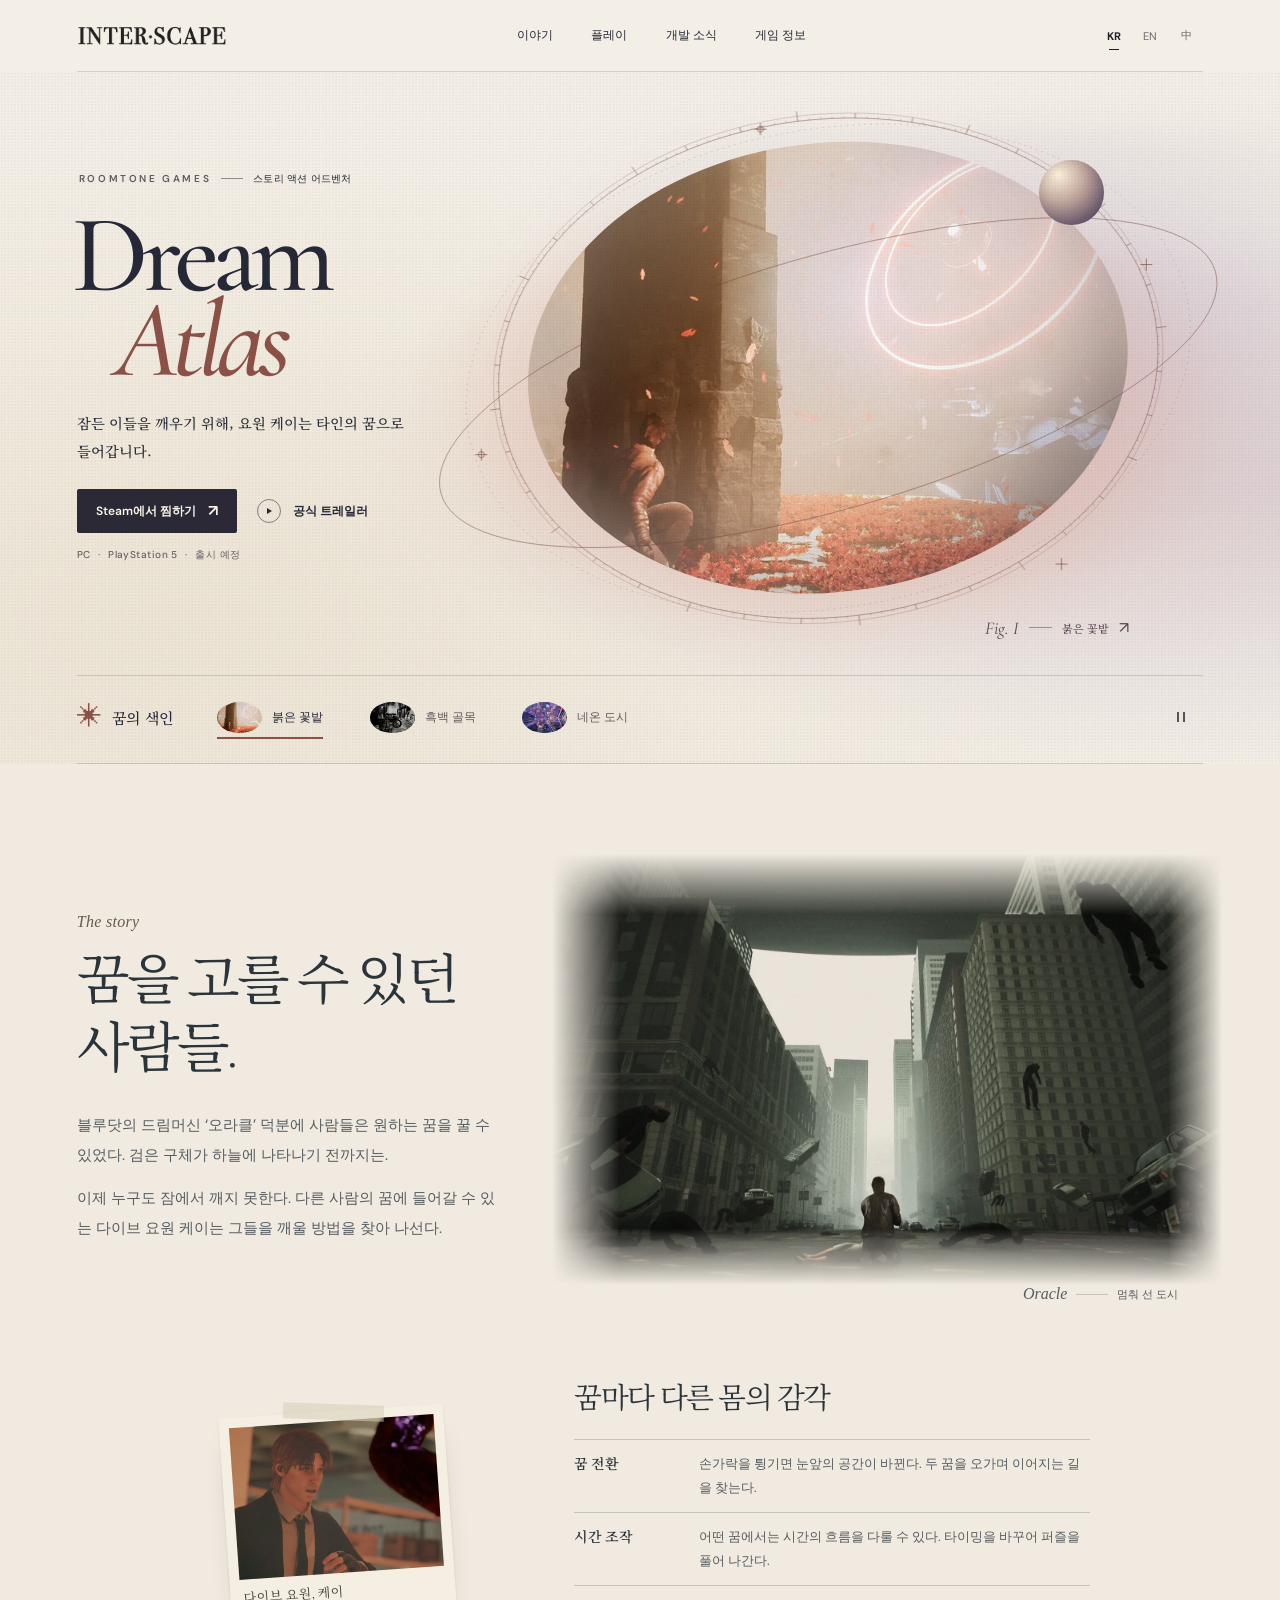
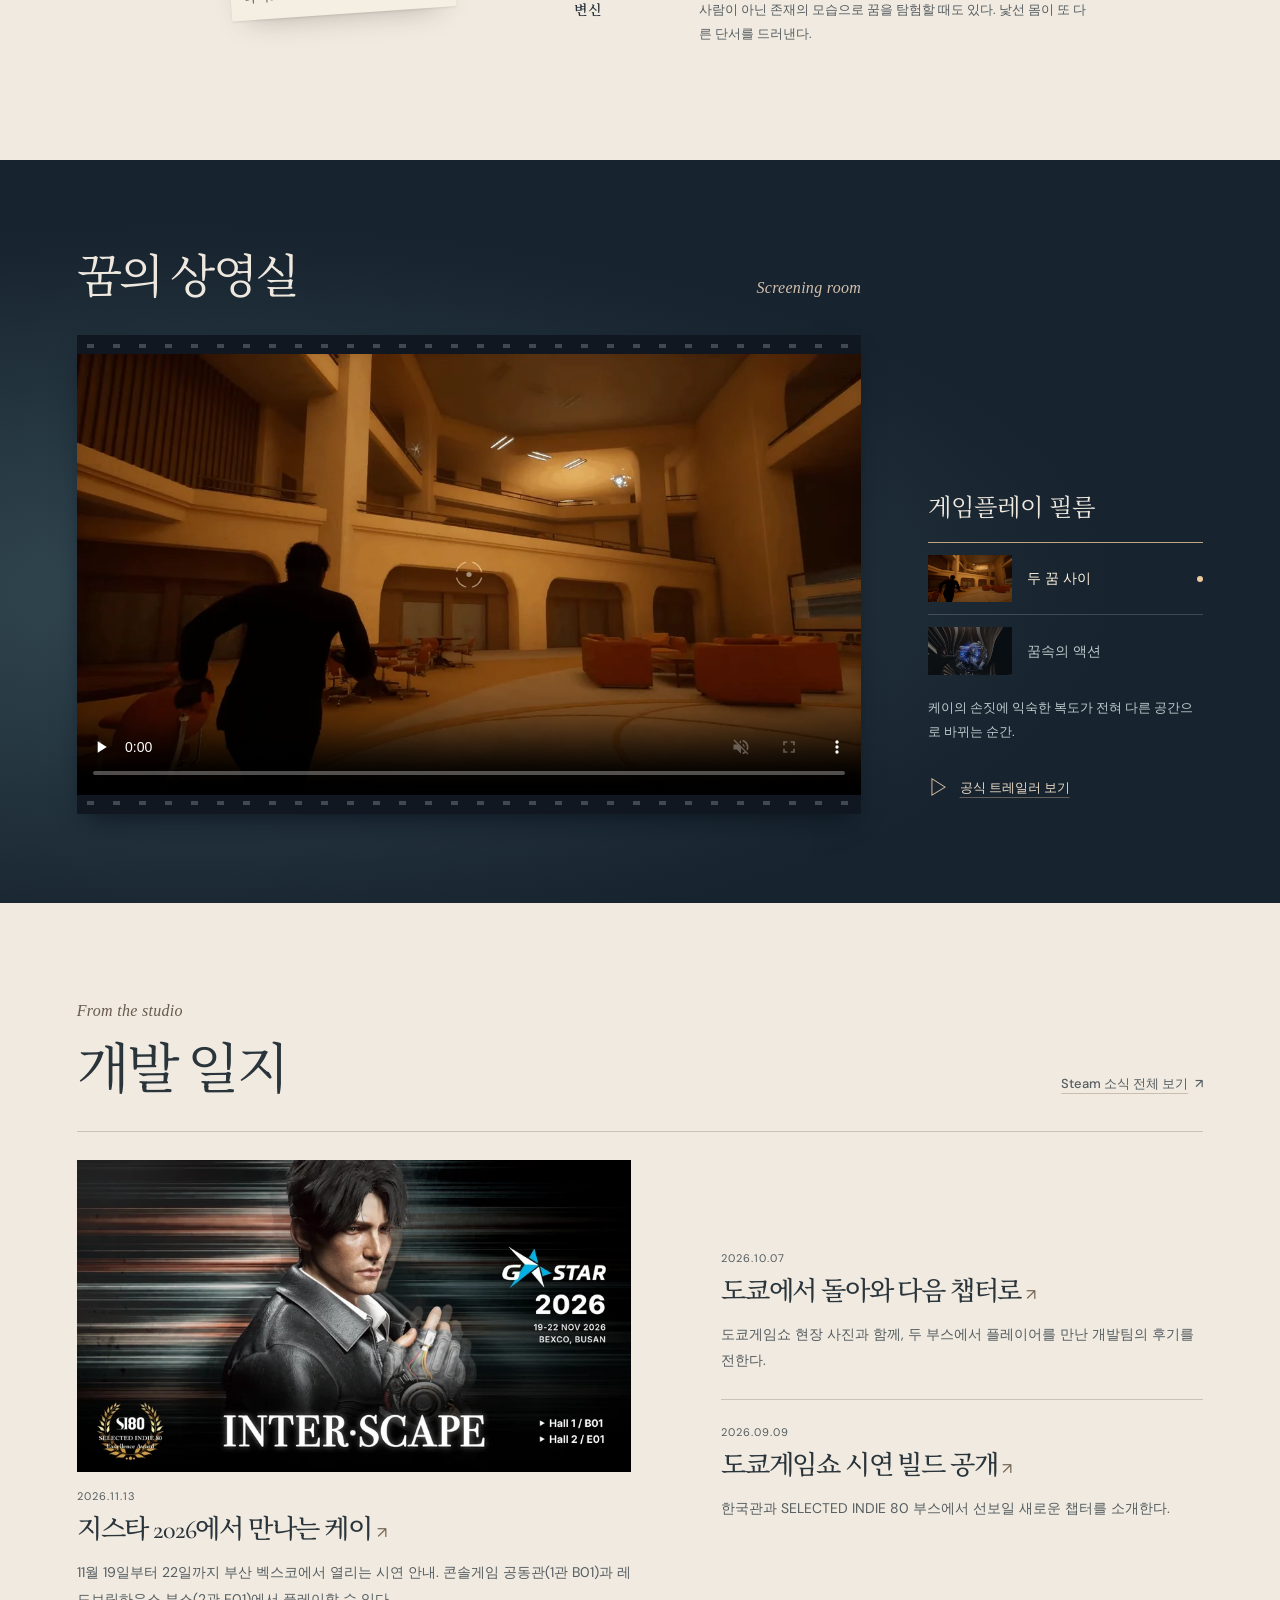
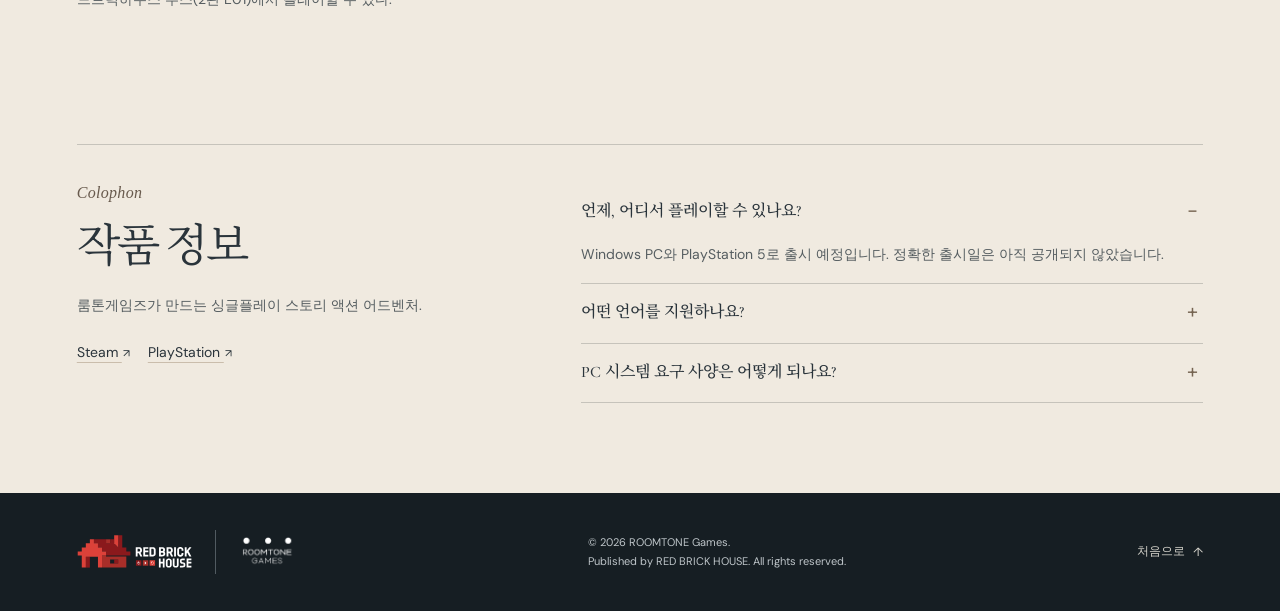
==== atlas/index.html @ 38ab2c13 "Add an interactive dream atlas edition for INTER•SCAPE" ====
<!doctype html>
<html lang="ko">
<head>
  <meta charset="utf-8">
  <meta name="viewport" content="width=device-width,initial-scale=1">
  <meta name="robots" content="noindex, nofollow">
  <meta name="theme-color" content="#f1e9df">
  <title>INTER•SCAPE — Dream Atlas</title>
  <meta name="description" content="요원 케이와 함께 꿈의 지도첩을 펼쳐 보세요. ROOMTONE Games의 스토리 액션 어드벤처 INTER•SCAPE.">
  <meta property="og:title" content="INTER•SCAPE — Dream Atlas">
  <meta property="og:description" content="요원 케이와 함께 꿈의 지도첩을 펼쳐 보세요.">
  <meta property="og:image" content="https://redbrickhouse.gg/interscape/atlas/art/flowers.webp">
  <meta property="og:url" content="https://redbrickhouse.gg/interscape/atlas/">
  <meta property="og:type" content="website">
  <link rel="icon" href="data:image/svg+xml,%3Csvg xmlns='http://www.w3.org/2000/svg' viewBox='0 0 64 64'%3E%3Ccircle cx='32' cy='32' r='28' fill='%23483848'/%3E%3Ccircle cx='38' cy='24' r='12' fill='%23f1e9df'/%3E%3C/svg%3E">
  <link rel="preload" as="image" href="art/flowers.webp">
  <link rel="preconnect" href="https://fonts.googleapis.com">
  <link rel="preconnect" href="https://fonts.gstatic.com" crossorigin>
  <link rel="stylesheet" href="https://fonts.googleapis.com/css2?family=Cormorant+Garamond:ital,wght@0,500;0,600;1,500&family=DM+Sans:wght@400;500;600;700&family=Noto+Serif+KR:wght@500;600&family=Noto+Serif+SC:wght@500&display=swap">
  <link rel="stylesheet" href="atlas.css">
  <link rel="stylesheet" href="chapters.css">
  <script src="chapters-copy.js" defer></script>
  <script src="atlas.js" defer></script>
  <script src="chapters.js" defer></script>
</head>
<body>
<a class="a-skip" href="#dream-atlas" data-copy="skip">본문으로</a>
<header class="atlas-header">
  <div class="atlas-wrap atlas-bar">
    <a href="#dream-atlas" class="atlas-brand"><img src="../img/logo.png" alt="INTER•SCAPE" width="1642" height="252"></a>
    <nav class="atlas-nav" aria-label="목차" data-copy-aria="nav">
      <a href="#story" data-copy="navStory">이야기</a><a href="#play" data-copy="navPlay">플레이</a><a href="#journal" data-copy="navJournal">개발 소식</a><a href="#information" data-copy="navInfo">게임 정보</a>
    </nav>
    <div class="atlas-languages" role="group" aria-label="언어" data-copy-aria="language"><button type="button" data-lang="ko" aria-pressed="true" aria-label="한국어">KR</button><button type="button" data-lang="en" aria-pressed="false" aria-label="English">EN</button><button type="button" data-lang="zh" aria-pressed="false" aria-label="简体中文">中</button></div>
  </div>
</header>
<main>
<section id="dream-atlas" class="frontispiece" data-world="flowers" aria-labelledby="atlas-title">
  <div class="atlas-wash" aria-hidden="true"></div>
  <div class="atlas-wrap chart-room">
    <div class="cover-copy">
      <p class="cover-credit">ROOMTONE GAMES <i aria-hidden="true"></i> <span data-copy="genre">스토리 액션 어드벤처</span></p>
      <h1 id="atlas-title"><span class="a-sr">INTER•SCAPE — </span><span>Dream</span> <em>Atlas</em></h1>
      <p class="atlas-lead" data-copy="lead">잠든 이들을 깨우기 위해, 요원 케이는 타인의 꿈으로 들어갑니다.</p>
      <div class="cover-actions">
        <a class="ink-button" href="https://store.steampowered.com/app/3093160/INTERSCAPE/" target="_blank" rel="noopener"><span data-copy="wish">Steam에서 찜하기</span><span aria-hidden="true">↗</span></a>
        <button type="button" class="film-link" data-trailer><span class="play-mark" aria-hidden="true"></span><span data-copy="film">공식 트레일러</span></button>
      </div>
      <p class="cover-platforms">PC <i>·</i> PlayStation 5 <i>·</i> <span data-copy="coming">출시 예정</span></p>
    </div>
    <figure class="orrery" aria-labelledby="plate-name">
      <div class="sphere-mist" aria-hidden="true"></div>
      <div class="planet-art">
        <img id="world-art" src="art/flowers.webp" alt="붉은 꽃밭과 돌기둥 사이로 빛의 고리가 떠 있다." width="1440" height="810" fetchpriority="high">
      </div>
      <canvas id="star-chart" aria-hidden="true"></canvas>
      <span class="satellite" aria-hidden="true"></span>
      <button class="open-plate" data-copy-aria="expandWorld" aria-label="꿈 풍경 크게 보기" type="button"></button>
      <figcaption><span id="plate-figure" aria-hidden="true">Fig. I</span><i></i><span id="plate-name" data-copy="flowers">붉은 꽃밭</span><span class="enlarge-symbol" aria-hidden="true">↗</span></figcaption>
    </figure>
  </div>
  <div class="atlas-wrap plate-index">
    <div class="index-heading"><span class="index-emblem" aria-hidden="true">✳</span><h2 data-copy="worlds">꿈의 색인</h2></div>
    <div class="plate-choices" role="group" aria-label="꿈 풍경 선택" data-copy-aria="choose">
      <button data-world-choice="flowers" aria-pressed="true" type="button"><img src="art/flowers.webp" alt=""><span data-copy="flowers">붉은 꽃밭</span></button>
      <button data-world-choice="noir" aria-pressed="false" type="button"><img src="art/noir.webp" alt=""><span data-copy="noir">흑백 골목</span></button>
      <button data-world-choice="neon" aria-pressed="false" type="button"><img src="art/neon.webp" alt=""><span data-copy="neon">네온 도시</span></button>
    </div>
    <button class="still-toggle" type="button" aria-pressed="false" data-copy-aria="motion" aria-label="배경 움직임 멈추기" hidden><span aria-hidden="true"></span></button>
  </div>
</section>
<section id="story" class="folio-story" aria-labelledby="folio-story-title">
  <div class="atlas-wrap">
    <div class="folio-story-spread">
      <div class="folio-story-text">
        <p class="folio-rubric" lang="en">The story</p>
        <h2 id="folio-story-title" class="folio-title"><span data-copy="storyLeadA">꿈을 고를 수 있던</span> <span data-copy="storyLeadB">사람들.</span></h2>
        <p data-copy="oracleFirst">블루닷의 드림머신 ‘오라클’ 덕분에 사람들은 원하는 꿈을 꿀 수 있었다. 검은 구체가 하늘에 나타나기 전까지는.</p>
        <p data-copy="oracleSecond">이제 누구도 잠에서 깨지 못한다. 다른 사람의 꿈에 들어갈 수 있는 다이브 요원 케이는 그들을 깨울 방법을 찾아 나선다.</p>
      </div>
      <figure class="folio-city">
        <img loading="lazy" decoding="async" width="1920" height="1080" src="../img/city.webp" alt="">
        <figcaption><span lang="en">Oracle</span><span class="folio-figure-rule" aria-hidden="true"></span><span data-copy="oracleCaption">멈춰 선 도시</span></figcaption>
      </figure>
    </div>
    <div class="folio-dossier">
      <figure class="folio-agent">
        <img loading="lazy" decoding="async" width="1920" height="1080" src="../img/v3-agent-k.webp" alt="">
        <figcaption data-copy="agentCaption">다이브 요원, 케이</figcaption>
      </figure>
      <div class="folio-powers">
        <h3 data-copy="powersTitle">꿈마다 다른 몸의 감각</h3>
        <dl>
          <div><dt data-copy="shiftName">꿈 전환</dt><dd data-copy="shiftBody">손가락을 튕기면 눈앞의 공간이 바뀐다. 두 꿈을 오가며 이어지는 길을 찾는다.</dd></div>
          <div><dt data-copy="timeName">시간 조작</dt><dd data-copy="timeBody">어떤 꿈에서는 시간의 흐름을 다룰 수 있다. 타이밍을 바꾸어 퍼즐을 풀어 나간다.</dd></div>
          <div><dt data-copy="shapeName">변신</dt><dd data-copy="shapeBody">사람이 아닌 존재의 모습으로 꿈을 탐험할 때도 있다. 낯선 몸이 또 다른 단서를 드러낸다.</dd></div>
        </dl>
      </div>
    </div>
  </div>
</section>
<section id="play" class="folio-cinema" aria-labelledby="folio-play-title">
  <div class="atlas-wrap folio-booth">
    <div class="folio-projection">
      <div class="folio-cinema-heading">
        <p lang="en" class="folio-rubric">Screening room</p>
        <h2 id="folio-play-title" class="folio-title" data-copy="cinemaHead">꿈의 상영실</h2>
      </div>
      <div class="folio-reel">
        <video id="folio-film" controls muted playsinline preload="none" poster="../img/dream-switch-poster.webp" width="1280" height="720" aria-labelledby="folio-film-name-0">
          <source src="../media/dream-switch.mp4" type="video/mp4">
        </video>
      </div>
    </div>
    <div class="folio-film-menu">
      <h3 data-copy="cinemaChoose">게임플레이 필름</h3>
      <div class="folio-film-options">
        <button class="folio-film-option" type="button" data-film="0" aria-pressed="true" aria-controls="folio-film">
          <img loading="lazy" decoding="async" src="../img/dream-switch-poster.webp" alt="" width="192" height="108">
          <span id="folio-film-name-0" data-copy="filmShift">두 꿈 사이</span>
        </button>
        <button class="folio-film-option" type="button" data-film="1" aria-pressed="false" aria-controls="folio-film">
          <img loading="lazy" decoding="async" src="../img/v3-action-poster.webp" alt="" width="192" height="108">
          <span id="folio-film-name-1" data-copy="filmAction">꿈속의 액션</span>
        </button>
      </div>
      <p class="folio-film-note" data-film-caption="0" data-copy="filmShiftDesc">케이의 손짓에 익숙한 복도가 전혀 다른 공간으로 바뀌는 순간.</p>
      <p class="folio-film-note" data-film-caption="1" data-copy="filmActionDesc" hidden>빠르게 뒤틀리는 공간을 가로지르는 케이의 액션 장면.</p>
      <button type="button" class="folio-trailer-link" data-trailer><span class="folio-projector-icon" aria-hidden="true">▷</span><span data-copy="cinemaTrailer">공식 트레일러 보기</span></button>
    </div>
  </div>
</section>
<section id="journal" class="folio-journal" aria-labelledby="folio-journal-title">
  <div class="atlas-wrap">
    <div class="folio-journal-heading">
      <div><p class="folio-rubric" lang="en">From the studio</p><h2 id="folio-journal-title" class="folio-title" data-copy="journalHead">개발 일지</h2></div>
      <a class="folio-external" href="https://store.steampowered.com/news/app/3093160/" target="_blank" rel="noopener"><span data-copy="allNews">Steam 소식 전체 보기</span><span aria-hidden="true">↗</span></a>
    </div>
    <div class="folio-dispatch">
      <article class="folio-feature-post">
        <a href="https://steamcommunity.com/games/3093160/announcements/detail/690899935132910203" target="_blank" rel="noopener">
          <img src="gstar-2026.webp" width="800" height="450" loading="lazy" decoding="async" alt="">
          <div><time datetime="2026-11-13">2026.11.13</time>
          <h3><span data-copy="post1Head">지스타 2026에서 만나는 케이</span> <span class="folio-outbound" aria-hidden="true">↗</span></h3>
          <p data-copy="post1Body">11월 19일부터 22일까지 부산 벡스코에서 열리는 시연 안내. 콘솔게임 공동관(1관 B01)과 레드브릭하우스 부스(2관 E01)에서 플레이할 수 있다.</p></div>
        </a>
      </article>
      <div class="folio-other-posts">
        <article><a href="https://store.steampowered.com/news/app/3093160/view/678511862081388592" target="_blank" rel="noopener">
          <time datetime="2026-10-07">2026.10.07</time>
          <h3><span data-copy="post2Head">도쿄에서 돌아와 다음 챕터로</span> <span class="folio-outbound" aria-hidden="true">↗</span></h3>
          <p data-copy="post2Body">도쿄게임쇼 현장 사진과 함께, 두 부스에서 플레이어를 만난 개발팀의 후기를 전한다.</p>
        </a></article>
        <article><a href="https://store.steampowered.com/news/app/3093160/view/705530923042471953" target="_blank" rel="noopener">
          <time datetime="2026-09-09">2026.09.09</time>
          <h3><span data-copy="post3Head">도쿄게임쇼 시연 빌드 공개</span> <span class="folio-outbound" aria-hidden="true">↗</span></h3>
          <p data-copy="post3Body">한국관과 SELECTED INDIE 80 부스에서 선보일 새로운 챕터를 소개한다.</p>
        </a></article>
      </div>
    </div>
  </div>
</section>
<section id="information" class="folio-colophon" aria-labelledby="folio-info-title">
  <div class="atlas-wrap folio-colophon-layout">
    <div class="folio-imprint"><p class="folio-rubric" lang="en">Colophon</p><h2 id="folio-info-title" class="folio-title" data-copy="infoHead">작품 정보</h2>
      <p data-copy="infoBlurb">룸톤게임즈가 만드는 싱글플레이 스토리 액션 어드벤처.</p>
      <div class="folio-stores"><a href="https://store.steampowered.com/app/3093160/INTERSCAPE/" target="_blank" rel="noopener">Steam <span aria-hidden="true">↗</span></a><a href="https://store.playstation.com/en-us/concept/10015911" target="_blank" rel="noopener">PlayStation <span aria-hidden="true">↗</span></a></div>
    </div>
    <div class="folio-faq">
      <details open><summary data-copy="releaseQ">언제, 어디서 플레이할 수 있나요?</summary><p data-copy="releaseA">Windows PC와 PlayStation 5로 출시 예정입니다. 정확한 출시일은 아직 공개되지 않았습니다.</p></details>
      <details><summary data-copy="languageQ">어떤 언어를 지원하나요?</summary><p data-copy="languageA">Steam 버전은 한국어를 포함한 30개 언어의 인터페이스와 자막을 지원하며, 음성은 영어입니다.</p></details>
      <details><summary data-copy="requirementsQ">PC 시스템 요구 사양은 어떻게 되나요?</summary><p data-copy="requirementsA">Steam 상점 아래쪽의 ‘시스템 요구 사항’에서 최소 및 권장 사양을 확인할 수 있습니다.</p><a class="folio-external" href="https://store.steampowered.com/app/3093160/INTERSCAPE/#sysreq_anchor" target="_blank" rel="noopener"><span data-copy="requirementsLink">Steam에서 PC 사양 확인</span><span aria-hidden="true">↗</span></a></details>
    </div>
  </div>
</section>
</main>
<footer class="folio-footer">
  <div class="atlas-wrap folio-footer-inner">
    <div class="folio-partners"><a href="https://redbrickhouse.gg/" target="_blank" rel="noopener"><img src="../img/rbh-logo.svg" width="228" height="66" loading="lazy" alt="RED BRICK HOUSE"></a><a href="https://www.roomtonegames.com/" target="_blank" rel="noopener"><img src="../img/roomtone-logo.png" width="527" height="185" loading="lazy" alt="ROOMTONE Games"></a></div>
    <p>© 2026 ROOMTONE Games.<br>Published by RED BRICK HOUSE. All rights reserved.</p>
    <a class="folio-top" href="#dream-atlas"><span data-copy="topLink">처음으로</span><span aria-hidden="true">↑</span></a>
  </div>
</footer>
<dialog class="picture-viewer" aria-labelledby="view-name">
  <header><span id="view-name">붉은 꽃밭</span><button type="button" data-close-view data-copy-aria="close" aria-label="닫기">×</button></header>
  <img class="unfolded-image" width="1440" height="810" alt="">
  <div class="view-controls">
    <button type="button" data-step="-1" data-copy-aria="previous" aria-label="이전 풍경">←</button>
    <span class="view-count"></span>
    <button type="button" data-step="1" data-copy-aria="next" aria-label="다음 풍경">→</button>
  </div>
</dialog>
<dialog class="atlas-dialog" aria-labelledby="film-title">
  <header><h2 id="film-title" data-copy="film">공식 트레일러</h2><button type="button" data-close-film aria-label="닫기" data-copy-aria="close">×</button></header>
  <div class="film-screen"></div>
  <a href="https://www.youtube.com/watch?v=OuanYzbB6oQ" target="_blank" rel="noopener" data-copy="youtube">YouTube에서 보기 ↗</a>
</dialog>
</body>
</html>
---- atlas/atlas.css ----
:root {
  --ink: #252837;
  --paper: #f0eae0;
  --sans: "DM Sans", "Noto Sans CJK KR", "Apple SD Gothic Neo", "Malgun Gothic", sans-serif;
  --serif: "Cormorant Garamond", "Noto Serif KR", "Noto Serif SC", Georgia, serif;
  --book: "Noto Serif KR", "Noto Serif SC", Georgia, serif;
  color-scheme: light;
  font-family: var(--sans);
  color: var(--ink);
  background: var(--paper);
  -webkit-font-smoothing: antialiased;
}
* { box-sizing: border-box; }
body { margin: 0; }
img, video { max-width: 100%; }
button, select { font: inherit; color: inherit; }
button, a { -webkit-tap-highlight-color: transparent; }
button { cursor: pointer; }
a { color: inherit; }
:focus-visible { outline: 2px solid #936443; outline-offset: 5px; }
[hidden] { display: none !important; }
.atlas-wrap { width: min(1232px, calc(100% - clamp(40px, 12vw, 176px))); margin-inline: auto; }
.a-sr { position: absolute; width: 1px; height: 1px; clip-path: inset(50%); overflow: hidden; white-space: nowrap; }
.a-skip { position: fixed; top: -5rem; left: 12px; z-index: 50; padding: 10px 18px; background: var(--ink); color: white; }
.a-skip:focus { top: 5px; }
.atlas-header { background: #f3eee6; position: relative; z-index: 3; }
.atlas-bar { display: flex; align-items: center; justify-content: space-between; gap: 18px; height: 72px; border-bottom: 1px solid #4f4c542e; }
.atlas-brand { display: inline-flex; width: 149px; padding-block: 8px; }
.atlas-brand img { filter: brightness(0) saturate(1); opacity: .86; width: 100%; height: auto; }
.atlas-nav, .atlas-languages { display: flex; align-items: center; }
.atlas-nav { gap: clamp(15px, 3vw, 44px); }
.atlas-nav a { text-decoration: none; font-size: 12px; padding-block: 12px; }
.atlas-nav a:hover { text-decoration: underline; text-underline-offset: 5px; }
.atlas-languages { gap: 2px; }
.atlas-languages button { background: none; border: 0; min-width: 34px; min-height: 40px; font-size: 11px; color: #6d676b; position: relative; }
.atlas-languages button[aria-pressed=true] { color: #211e29; font-weight: 700; }
.atlas-languages button[aria-pressed=true]::after { content: ""; position: absolute; bottom: 6px; left: 35%; right: 35%; height: 1px; background: currentColor; }
.frontispiece {
  --tint: #dda293;
  --glow: #c7bbce;
  --line: #8c5147;
  --wash-a: #e6d2c8;
  --wash-b: #ece4d4;
  position: relative; isolation: isolate; overflow: clip;
  background: #f3eee6; color: var(--ink);
}
.frontispiece[data-world=noir] { --tint: #9aa4ad; --glow: #aac3c5; --line: #4d676c; --wash-a: #ccd1cc; --wash-b: #e3e3d8; }
.frontispiece[data-world=neon] { --tint: #b088ae; --glow: #b8a6d5; --line: #735478; --wash-a: #dccbdc; --wash-b: #d6d7e6; }
.atlas-wash {
  position: absolute; z-index: -2; inset: 0; pointer-events: none;
  background: radial-gradient(ellipse at 72% 54%, var(--wash-a), transparent 45%),
    radial-gradient(ellipse at 96% 61%, var(--glow) -40%, transparent 46%),
    radial-gradient(ellipse at 15% 80%, var(--wash-b), transparent 60%);
}
.frontispiece::after {
  content: ""; pointer-events: none; position: absolute; inset: 0; z-index: 3;
  background-image: radial-gradient(ellipse at center, #59484140 .46px, transparent .86px), repeating-linear-gradient(114deg, transparent 0 4px, #7463570a 4.2px 4.6px, transparent 4.8px 9px);
  background-size: 3.35px 3.13px, 15px 19px; opacity: .33; mix-blend-mode: multiply;
}
.chart-room { position: relative; display: grid; grid-template-columns: 34% 66%; align-items: center; min-height: clamp(490px, 67svh, 660px); }
.cover-copy { padding: 32px 0 45px; position: relative; z-index: 2; }
.cover-credit { display:flex; align-items:center; gap:10px; margin: 0 0 clamp(16px, 3vh, 31px) 2px; font: 600 10px/1.6 var(--sans); letter-spacing: .26em; color: #65595f; }
.cover-credit span { font-family:var(--sans); font-weight:500; font-size:10px; letter-spacing:.02em; color:var(--ink); }
.cover-credit i { width:22px; height:1px; background:currentColor; opacity:.65; }
#atlas-title { margin: 0 0 22px -5px; font: 500 clamp(83px, 8.6vw, 138px)/.75 var(--serif); letter-spacing: -.065em; }
#atlas-title > span:not(.a-sr), #atlas-title em { display: block; }
#atlas-title em { margin: .025em 0 0 .38em; font-weight: 500; color: var(--line); }
.atlas-lead { max-width: 23em; margin: 29px 0 23px; font: 500 clamp(14px,1.12vw,17px)/1.95 var(--book); word-break: keep-all; overflow-wrap: break-word; }
.cover-platforms { margin:14px 0 0; color:#69616a; font:500 10px/1.6 var(--sans); letter-spacing:.045em; }
.cover-platforms i { margin-inline:4px; font-style:normal; }
.cover-actions { display: flex; align-items: center; gap: 20px; flex-wrap: wrap; }
.ink-button, .film-link { display: inline-flex; align-items: center; gap: 12px; min-height: 44px; justify-content: center; font: 600 12px/1.4 var(--sans); text-decoration: none; }
.ink-button { color: #fff8ed; background: #2b2936; padding: 10px 19px; border-radius: 2px; }
.ink-button:hover { background: var(--line); }
.ink-button span:last-child { font-size: 16px; }
.film-link { background: none; border: 0; padding: 6px 0; }
.film-link:hover { text-decoration: underline; text-underline-offset: 5px; }
.play-mark { display: grid; place-items: center; width: 24px; height: 24px; border: 1px solid #514a59aa; border-radius: 50%; }
.play-mark::after { content: ""; width: 0; height: 0; border-block: 3.5px solid transparent; border-left: 5px solid currentColor; margin-left: 2px; }
.orrery {
  position: relative; isolation: isolate; margin: 0 -6% 0 -8%;
  height: clamp(445px, 64svh, 625px);
}
.sphere-mist {
  position: absolute; inset: 7% -6% 5% -4%;
  background: radial-gradient(ellipse at 50% 55%, var(--tint) 5%, transparent 62%),
    radial-gradient(ellipse at 68% 38%, var(--glow) -14%, transparent 58%);
  filter: blur(17px); opacity: .8;
}
.planet-art {
  position: absolute; inset: 10% 14% 12% 15%; isolation: isolate;
  clip-path: ellipse(50% 50% at 50% 50%); transform: rotate(-7deg);
  background: var(--tint);
}
.planet-art img { width: 100%; height: 100%; display: block; object-fit: cover; object-position: 55% 55%; transform: rotate(7deg) scale(1.16); }
.frontispiece[data-world=noir] .planet-art img { object-position: 48% 63%; }
.frontispiece[data-world=neon] .planet-art img { object-position: 51% 62%; }
.planet-art::after {
  content: ""; position: absolute; inset: -1px; pointer-events: none;
  background: radial-gradient(ellipse at 42% 32%, transparent 35%, #50384d20 58%, #48394678 82%, #e8d9cbaf 98%),
    linear-gradient(148deg, #fff5dd6b 0,transparent 34%,transparent 70%,#65607442 100%);
  box-shadow: inset 0 0 30px #e6c9a851;
}
#star-chart { position:absolute; inset:0; width:100%; height:100%; pointer-events:none; }
.satellite {
  position:absolute; top:13%; right:17%; width:7.6%; aspect-ratio:1; border-radius:50%;
  background: radial-gradient(circle at 30% 23%,#fbf1dc,#c6aca1 37%,#786475 74%,#494253);
  box-shadow: inset -4px -3px 13px #39384633;
  animation: satellite-drift 9s ease-in-out infinite alternate paused;
}
@keyframes satellite-drift { to { transform: translate(-4px,6px); } }
.motion-live .satellite { animation-play-state: running; }

.orrery figcaption { pointer-events:none; position:absolute; bottom:4%; right:14%; display:flex; align-items:center; gap:10px; color:#574653; }
.orrery figcaption > span:first-child { font:italic 18px/1 var(--serif); }
.orrery #plate-name { font:500 11px var(--book); }
.orrery figcaption i { width:23px; height:1px; background:currentColor; opacity:.5; }
.plate-index { display:flex; align-items:center; gap:clamp(15px,3vw,48px); padding:19px 0 24px; border-block:1px solid #443a4935; }
.index-heading { display:flex; align-items:center; gap:10px; flex-shrink:0; }
.index-heading h2 { margin:0; font:500 15px var(--book); }
.index-emblem { font:25px Georgia,serif; color:var(--line); }
.plate-choices { display:flex; justify-content:flex-start; gap:clamp(9px,2.7vw,50px); flex:1; }
.plate-choices button { position:relative; border:0; color:#645c60; background:none; padding:5px 6px; display:flex; align-items:center; gap:10px; min-height:44px; font:500 12px/1.4 var(--sans); }
.plate-choices button::after { content:""; height:2px; position:absolute; left:6px; right:6px; bottom:0; background:var(--line); transform:scaleX(0); transition:transform .25s; }
.plate-choices button[aria-pressed=true] { color:var(--ink); }
.plate-choices button:is(:hover,[aria-pressed=true])::after { transform:scaleX(1); }
.plate-choices button img { width:45px; height:31px; object-fit:cover; border-radius:49%; }
.still-toggle { width:44px; height:44px; display:grid; place-items:center; border:0; border-radius:50%; color:#5a515c; background:transparent; }
.still-toggle span { width:8px; height:10px; border-inline:2px solid currentColor; }
.still-toggle[aria-pressed=true] span { width:0; border:0; height:0; border-block:5px solid transparent; border-left:7px solid currentColor; }
.atlas-dialog { border:0; padding:0; background:#202330; color:#f6f0e7; width:min(880px,94vw); }
.atlas-dialog::backdrop { background:#151320dd; }
.atlas-dialog header { padding:7px 16px; display:flex; justify-content:space-between; align-items:center; }
.atlas-dialog h2 { font:500 16px var(--book); margin:0; }
.atlas-dialog button { border:0; background:none; font-size:28px; width:44px; height:44px; }
.film-screen { background:#111; aspect-ratio:16/9; }
.film-screen iframe { width:100%; height:100%; border:0; display:block; }
.atlas-dialog>a { display:inline-block; font-size:12px; padding:12px 16px; }
@media (max-width:900px) {
  .atlas-wrap { width:calc(100% - 56px); }
  .chart-room { grid-template-columns:36% 64%; }
  .orrery { margin-right:-5%; margin-left:-6%; height:410px; }
  .cover-actions { gap:8px 16px; }
  .atlas-lead { font-size:14px; }
  .plate-index { gap:20px; }
  .plate-choices { gap:12px; }
}
@media (max-width:680px) {
  .atlas-wrap { width:calc(100% - 40px); }
  .atlas-bar { height:auto; min-height:84px; padding:8px 0 0; flex-wrap:wrap; gap:0; }
  .atlas-brand { width:124px; }
  .atlas-nav { width:100%; order:3; justify-content:space-between; gap:8px; }
  .atlas-nav a { font-size:11px; padding:8px 2px; }
  .atlas-languages button { min-width:32px; min-height:34px; }
  .chart-room { grid-template-columns:1fr; min-height:auto; }
  .cover-copy { display:contents; }
  .cover-credit { display:flex; align-items:center; gap:10px; margin:21px 0 7px; text-align:center; font-size:8px; }
  #atlas-title { margin:0; text-align:center; font-size:clamp(57px,15vw,88px); line-height:.96; }
  #atlas-title > span:not(.a-sr),#atlas-title em { display:inline; }
  #atlas-title em { margin-left:.17em; }
  .orrery { grid-row:3; width:calc(100% + 32px); margin:1px -16px 0; height:auto; aspect-ratio:1.42; max-height:386px; }
  .planet-art { inset:13% 13% 10% 14%; }
  .orrery figcaption { bottom:0; right:6%; gap:6px; }
  .orrery #plate-name { font-size:9px; }
  .orrery figcaption > span:first-child { font-size:15px; }

  .atlas-lead { margin:20px auto 12px; max-width:27em; text-align:center; font-size:13px; line-height:1.85; }
  .cover-actions { justify-content:center; gap:17px; margin:0; }
  .cover-platforms { text-align:center; font-size:9px; margin:10px 0 16px; }
  .ink-button,.film-link { min-height:43px; font-size:11px; }
  .plate-index { display:grid; grid-template-columns:1fr auto; gap:0; padding:3px 0 10px; }
  .index-heading { gap:6px; }
  .index-heading h2 { font-size:12px; }
  .index-emblem { font-size:18px; }
  .still-toggle { grid-row:1; grid-column:2; height:37px; }
  .plate-choices { grid-column:1/-1; grid-row:2; justify-content:space-between; gap:3px; }
  .plate-choices button { gap:6px; padding:4px 2px; font-size:10px; text-align:left; min-width:0; }
  .plate-choices button img { width:32px; height:22px; }
  .plate-choices button::after { left:0; right:0; }
}
@media (prefers-reduced-motion:reduce) {
  *,*::before,*::after { scroll-behavior:auto!important; }
  .still-toggle { display:none; }
  .satellite,.plate-choices button::after { animation:none; transition:none; }
}


/* A turned plate opens the entire original scene. */
.open-plate {
  position:absolute; inset:7% 9% 0 12%; z-index:1;
  border:0; background:transparent; cursor:zoom-in; border-radius:48%;
}
.orrery figcaption { z-index:2; }
.enlarge-symbol { font:16px var(--sans); }
.cover-credit span { white-space:nowrap; }
.planet-art { mask-image: radial-gradient(ellipse 96% 107% at 73% 30%, #000 56%, #000e 74%, #0008 89%, transparent 100%); }
.planet-art::before {
  content:""; position:absolute; z-index:1; pointer-events:none; inset:-14%;
  background: radial-gradient(ellipse 46% 23% at 38% 74%, #f5dec652, transparent 90%), radial-gradient(ellipse 35% 30% at 76% 38%,#ffedee46,transparent 93%);
  animation: passing-light 14s ease-in-out infinite alternate paused;
}
@keyframes passing-light { from { opacity:.24; transform:translateX(-6%); } to { opacity:.9; transform:translateX(7%); } }
.motion-live .planet-art::before { animation-play-state:running; }
.picture-viewer {
  width:min(1120px,96vw); max-width:none; max-height:95svh;
  margin:auto; padding:0; border:0; background:#242433; color:#f7f0e5;
}
.picture-viewer::backdrop { background:#171622eb; }
.picture-viewer header,.view-controls { display:flex; align-items:center; justify-content:space-between; padding-inline:16px; }
.picture-viewer header { font:500 15px var(--book); }
.picture-viewer button { min-height:44px; min-width:44px; padding:3px; border:0; background:none; color:inherit; font-size:21px; }
.picture-viewer .unfolded-image { width:100%; height:auto; max-height:calc(95svh - 94px); object-fit:contain; background:#1b1b25; display:block; }
.view-controls { justify-content:center; gap:16px; }
.view-count { font:italic 16px var(--serif); }
@media(prefers-reduced-motion:reduce) { .planet-art::before { animation:none; opacity:.45; } }
---- atlas/chapters.css ----
/* The atlas opens into a folio, a screening room and the studio's journal. */
.folio-story, .folio-cinema, .folio-journal, .folio-colophon, .folio-footer {
  --folio-ink: #2a343b;
  --folio-soft: #555d60;
  --folio-rule: rgba(59, 68, 68, .23);
  --folio-paper: var(--paper, #f1eadd);
  color: var(--folio-ink);
  position: relative;
  font-family: var(--sans, sans-serif);
  scroll-margin-top: 78px;
}
.folio-title {
  margin: 0;
  font-family: var(--serif, Georgia, serif);
  font-weight: 400;
  line-height: 1.24;
  font-size: clamp(37px, 4.25vw, 64px);
  letter-spacing: -.055em;
  text-wrap: balance;
}
.folio-rubric {
  font: italic 400 16px/1.3 Georgia, 'Times New Roman', serif;
  margin: 0 0 16px;
  color: #685a4d;
  letter-spacing: .018em;
}
.folio-story {
  background: var(--folio-paper);
  padding: clamp(65px, 7vw, 108px) 0 clamp(86px, 8vw, 124px);
}
.folio-story-spread {
  display: grid;
  grid-template-columns: 5fr 7fr;
  align-items: center;
  gap: clamp(28px, 5vw, 80px);
}
.folio-story-text { position: relative; z-index: 1; }
.folio-story-text .folio-title { margin-block: 0 .5em; }
.folio-story-text .folio-title > span { display: block; }
.folio-story-text > p:not(.folio-rubric), .folio-imprint > p:not(.folio-rubric) {
  font-size: clamp(14px, 1.19vw, 17px);
  line-height: 1.96;
  max-width: 43ch;
  margin: 0;
  color: var(--folio-soft);
}
.folio-story-text > p + p { margin-top: .85em !important; }
.folio-city {
  margin: 0;
  position: relative;
  min-width: 0;
}
.folio-city img {
  width: 108%;
  max-width: none;
  height: auto;
  margin-left: -5%;
  aspect-ratio: 1.55;
  object-fit: cover;
  object-position: 53% center;
  filter: saturate(.66) contrast(.96);
  mix-blend-mode: multiply;
  mask-image: linear-gradient(90deg, transparent, #000 10%, #000 92%, transparent),
    linear-gradient(0deg, transparent, #000 13%, #000 86%, transparent);
  mask-composite: intersect;
}
.folio-city figcaption {
  font-size: 11px;
  color: var(--folio-soft);
  display: flex;
  align-items: center;
  justify-content: flex-end;
  gap: 9px;
  margin-top: -4px;
  padding-right: 4%;
}
.folio-city figcaption > span:first-child { font: italic 16px/1 Georgia, serif; }
.folio-figure-rule { height: 1px; width: 32px; background: var(--folio-rule); }
.folio-dossier {
  width: min(900px, 100%);
  margin: clamp(46px, 6vw, 84px) auto 0;
  display: grid;
  grid-template-columns: minmax(140px, 4fr) minmax(0, 7fr);
  align-items: center;
  gap: clamp(35px, 7vw, 100px);
}
.folio-agent {
  position: relative;
  width: min(100%, 225px);
  justify-self: center;
  padding: 10px 10px 0;
  background: #f5efe3;
  transform: rotate(-4deg);
  margin: 2px 0 14px;
  box-shadow: 0 1px 2px #483e341e, 0 14px 32px -19px #31282966;
}
.folio-agent::before {
  content: '';
  position: absolute;
  top: -7px;
  left: 29%;
  width: 45%;
  height: 16px;
  background: #d8cfb789;
  transform: rotate(6deg);
  z-index: 1;
}
.folio-agent img {
  display: block;
  width: 100%;
  height: auto;
  aspect-ratio: 1.35;
  object-fit: cover;
  object-position: 53% 48%;
  filter: sepia(.12);
}
.folio-agent figcaption {
  font: 400 13px/1.5 var(--serif, Georgia, serif);
  color: #403e38;
  padding: 10px 3px 12px;
}
.folio-powers h3 {
  margin: 0 0 19px;
  font: 400 clamp(23px, 2.25vw, 33px)/1.4 var(--serif, Georgia, serif);
  letter-spacing: -.05em;
}
.folio-powers dl { margin: 0; }
.folio-powers dl > div {
  display: grid;
  grid-template-columns: minmax(min-content, .8fr) minmax(0, 3fr);
  gap: 20px;
  border-top: 1px solid var(--folio-rule);
  padding: 12px 0;
}
.folio-powers dt {
  padding-top: 1px;
  font: 600 14px/1.65 var(--serif, Georgia, serif);
  color: var(--folio-ink);
}
.folio-powers dd { margin: 0; color: var(--folio-soft); font-size: 13px; line-height: 1.85; }
.folio-cinema {
  background-color: #17232e;
  background-image: radial-gradient(ellipse at 14% 58%, #324851 0%, transparent 60%);
  color: #eae6da;
  padding: clamp(68px, 7vw, 106px) 0;
}
.folio-booth {
  display: grid;
  grid-template-columns: minmax(0, 7.4fr) minmax(0, 2.6fr);
  align-items: flex-end;
  gap: clamp(36px, 5.2vw, 77px);
}
.folio-cinema-heading {
  margin: 0 0 27px;
  display: flex;
  align-items: baseline;
  justify-content: space-between;
  flex-wrap: wrap;
  flex-direction: row-reverse;
  gap: 8px 20px;
}
.folio-cinema .folio-rubric { margin: 0; color: #d3c1ae; }
.folio-cinema .folio-title { font-size: clamp(34px, 3.65vw, 53px); color: #eee8df; }
.folio-reel {
  padding: 9px 0;
  background: #111720;
  box-shadow: 0 12px 26px -11px rgba(6, 14, 23, .85);
}
.folio-reel::before, .folio-reel::after {
  display: block;
  content: '';
  height: 4px;
  background: repeating-linear-gradient(to right, transparent 0 10px, #73808a7a 10px 17px, transparent 17px 26px);
}
.folio-reel video {
  display: block;
  width: 100%;
  height: auto;
  aspect-ratio: 16 / 9;
  object-fit: contain;
  margin-block: 6px;
  background: #101419;
}
.folio-film-menu { padding-bottom: 3px; }
.folio-film-menu h3 {
  font: 400 clamp(20px, 1.9vw, 27px)/1.4 var(--serif, Georgia, serif);
  color: #eee8df;
  margin: 0 0 16px;
}
.folio-film-option {
  cursor: pointer;
  background: transparent;
  border: 0;
  border-top: 1px solid #a7b4b644;
  padding: 12px 0;
  display: flex;
  align-items: center;
  gap: 15px;
  width: 100%;
  color: #bdc7c9;
  text-align: start;
  font: 500 14px/1.5 var(--sans, sans-serif);
}
.folio-film-option img {
  width: clamp(60px, 6.6vw, 98px);
  height: auto;
  display: block;
  opacity: .62;
  transition: opacity .25s;
}
.folio-film-option[aria-pressed=true] {
  color: #fff4df;
  border-top-color: #c0a581;
}
.folio-film-option:is(:hover, [aria-pressed=true]) img { opacity: 1; }
.folio-film-option[aria-pressed=true]::after {
  content: '';
  width: 6px;
  height: 6px;
  border-radius: 50%;
  background: #eccba0;
  margin-inline-start: auto;
  flex-shrink: 0;
}
.folio-film-note { color: #c0cbce; line-height: 1.85; margin: 9px 0 20px; font-size: 13px; min-height: 3.7em; }
.folio-trailer-link {
  display: inline-flex;
  align-items: center;
  gap: 10px;
  padding: 7px 0;
  min-height: 44px;
  background: transparent;
  border: 0;
  cursor: pointer;
  font: 500 13px/1.5 var(--sans, sans-serif);
  color: #eadbc7;
}
.folio-trailer-link span:last-child, .folio-external span:first-child, .folio-stores a {
  text-decoration: underline;
  text-decoration-color: #aa957d85;
  text-underline-offset: .35em;
  text-decoration-thickness: 1px;
}
.folio-projector-icon { font-size: 22px; color: #e8cba8; }
.folio-journal {
  padding: clamp(76px, 7.6vw, 115px) 0 clamp(65px, 6.3vw, 95px);
  background: var(--folio-paper);
}
.folio-journal-heading {
  display: flex;
  align-items: flex-end;
  justify-content: space-between;
  gap: 18px;
  padding-bottom: 26px;
  border-bottom: 1px solid var(--folio-rule);
}
.folio-external {
  display: inline-flex;
  align-items: center;
  gap: 7px;
  min-height: 42px;
  color: var(--folio-soft);
  text-decoration: none;
  font: 500 13px/1.5 var(--sans, sans-serif);
}
.folio-dispatch { display: grid; grid-template-columns: minmax(0, 1.15fr) minmax(0, 1fr); gap: clamp(38px, 7vw, 102px); padding-top: 28px; }
.folio-dispatch article a { display: block; text-decoration: none; color: inherit; }
.folio-dispatch time { display: block; color: var(--folio-soft); font-size: 11px; letter-spacing: .09em; font-variant-numeric: tabular-nums; }
.folio-dispatch h3 {
  margin: 8px 0 10px;
  font: 500 clamp(20px, 2.05vw, 30px)/1.45 var(--serif, Georgia, serif);
  letter-spacing: -.045em;
}
.folio-dispatch p { font-size: 14px; line-height: 1.9; color: var(--folio-soft); margin: 0; }
.folio-outbound { font: 16px var(--sans, sans-serif); display: inline-block; color: #756451; transition: transform .2s; }
.folio-dispatch a:hover .folio-outbound { transform: translate(2px, -2px); }
.folio-feature-post img { width: 100%; aspect-ratio: 16/9; height: auto; object-fit: cover; display: block; margin-bottom: 17px; }
.folio-other-posts { align-self: center; }
.folio-other-posts article + article { border-top: 1px solid var(--folio-rule); padding-top: 25px; margin-top: 25px; }
.folio-colophon {
  padding: clamp(40px, 4vw, 65px) 0 clamp(74px, 7vw, 110px);
  background: var(--folio-paper);
}
.folio-colophon-layout {
  padding-top: 38px;
  border-top: 1px solid var(--folio-rule);
  display: grid;
  grid-template-columns: 4fr 6fr;
  gap: clamp(38px, 7vw, 102px);
}
.folio-imprint .folio-title { font-size: clamp(33px, 3.5vw, 51px); margin-bottom: 17px; }
.folio-imprint > p:not(.folio-rubric) { font-size: 14px; }
.folio-stores { display: flex; flex-wrap: wrap; gap: 18px; margin-top: 14px; }
.folio-stores a { color: var(--folio-ink); padding-block: 9px; font-size: 14px; }
.folio-stores a span { display: inline-block; margin-left: 1px; font-size: 11px; }
.folio-faq details { border-bottom: 1px solid var(--folio-rule); padding: 0 0 1px; }
.folio-faq summary {
  cursor: pointer;
  color: var(--folio-ink);
  font: 500 16px/1.6 var(--serif, Georgia, serif);
  list-style: none;
  padding: 16px 34px 16px 0;
  position: relative;
}
.folio-faq summary::-webkit-details-marker { display: none; }
.folio-faq summary::after {
  content: '+';
  position: absolute;
  right: 5px;
  top: 14px;
  font: 400 20px/1.3 var(--sans, sans-serif);
  color: #756451;
}
.folio-faq details[open] summary::after { content: '−'; }
.folio-faq details > p { margin: 0; padding: 0 30px 15px 0; font-size: 14px; line-height: 1.9; color: var(--folio-soft); }
.folio-faq details > a { margin-bottom: 13px; }
.folio-footer { background: #161e23; color: #d6d4cc; padding: 37px 0; }
.folio-footer-inner { display: flex; align-items: center; gap: 35px; justify-content: space-between; }
.folio-partners { display: flex; align-items: center; gap: 23px; }
.folio-partners a { display: inline-flex; align-items: center; height: 44px; }
.folio-partners a + a { border-left: 1px solid #79838a99; padding-left: 23px; }
.folio-partners img { display: block; width: auto; height: auto; max-width: 140px; max-height: 33px; }
.folio-footer p { margin: 0; font-size: 11px; line-height: 1.7; color: #bec5c9; }
.folio-top { display: inline-flex; align-items: center; gap: 8px; font-size: 12px; color: #d6d4cc; text-decoration: none; min-height: 44px; }
@media (max-width: 820px) {
  .folio-story-spread { grid-template-columns: .95fr 1fr; gap: 20px; }
  .folio-city img { aspect-ratio: 1.12; }
  .folio-dossier { gap: 35px; }
  .folio-booth { grid-template-columns: minmax(0, 2fr) minmax(185px, 1fr); gap: 24px; }
  .folio-film-option { gap: 9px; }
  .folio-cinema-heading { align-items: flex-start; flex-direction: column; }
  .folio-footer-inner { flex-wrap: wrap; gap: 20px; }
  .folio-journal .folio-dispatch { gap: 30px; }
}
@media (max-width: 620px) {
  .folio-story, .folio-cinema, .folio-journal, .folio-colophon { scroll-margin-top: 62px; }
  .folio-story { padding: 48px 0 60px; }
  .folio-rubric { font-size: 14px; margin-bottom: 11px; }
  .folio-title { font-size: clamp(36px, 9vw, 48px); }
  .folio-story-spread { display: flex; flex-direction: column; align-items: stretch; gap: 10px; }
  .folio-story-text .folio-title > span { display: inline; }
  .folio-city { margin: 0; }
  .folio-city img { width: 100%; margin-left: 0; aspect-ratio: 1.55; }
  .folio-city figcaption { margin-top: -4%; }
  .folio-dossier { margin-top: 42px; display: block; }
  .folio-agent { width: 123px; margin: 0 4px 17px 20px; padding: 6px 6px 0; float: right; transform: rotate(4deg); }
  .folio-agent figcaption { font-size: 10px; padding: 6px 1px; }
  .folio-agent::before { height: 10px; top: -4px; }
  .folio-powers h3 { margin: 0 0 26px; max-width: 59%; min-height: 96px; display: flex; align-items: center; text-wrap: balance; }
  .folio-powers dl { clear: both; }
  .folio-powers dl > div { gap: 17px; grid-template-columns: minmax(min-content, 1fr) minmax(0, 3fr); }
  .folio-cinema { padding: 52px 0; }
  .folio-booth { display: flex; flex-direction: column; align-items: stretch; gap: 22px; }
  .folio-cinema-heading { margin-bottom: 18px; gap: 8px; }
  .folio-cinema .folio-title { font-size: clamp(34px, 8.5vw, 45px); }
  .folio-film-menu h3 { font-size: 19px; margin: 0 0 10px; }
  .folio-film-options { display: grid; grid-template-columns: 1fr 1fr; gap: 14px; }
  .folio-film-option { align-items: center; padding: 10px 0; font-size: 13px; gap: 8px; }
  .folio-film-option img { width: 46px; }
  .folio-film-option[aria-pressed=true]::after { width: 4px; height: 4px; }
  .folio-film-note { min-height: auto; margin: 7px 0 9px; }
  .folio-journal { padding: 53px 0 44px; }
  .folio-journal-heading { align-items: baseline; padding-bottom: 18px; }
  .folio-journal-heading .folio-external { font-size: 11px; }
  .folio-journal .folio-dispatch { grid-template-columns: 1fr; gap: 24px; padding-top: 19px; }
  .folio-dispatch h3 { font-size: 22px; margin: 7px 0; }
  .folio-dispatch p { font-size: 13px; }
  .folio-other-posts article { border-top: 1px solid var(--folio-rule); padding-top: 18px; }
  .folio-other-posts article + article { padding-top: 18px; margin-top: 18px; }
  .folio-colophon { padding: 0 0 53px; }
  .folio-colophon-layout { grid-template-columns: 1fr; gap: 20px; padding-top: 31px; }
  .folio-faq summary { font-size: 15px; }
  .folio-faq details > p { font-size: 13px; }
  .folio-footer { padding: 22px 0; }
  .folio-footer-inner { gap: 13px 14px; }
  .folio-partners { flex-basis: 100%; gap: 17px; }
  .folio-partners a + a { padding-left: 17px; }
  .folio-partners img { max-width: 112px; max-height: 29px; }
  .folio-footer p { font-size: 10px; }
}
@media (prefers-reduced-motion: reduce) {
  .folio-film-option img, .folio-outbound { transition: none; }
}
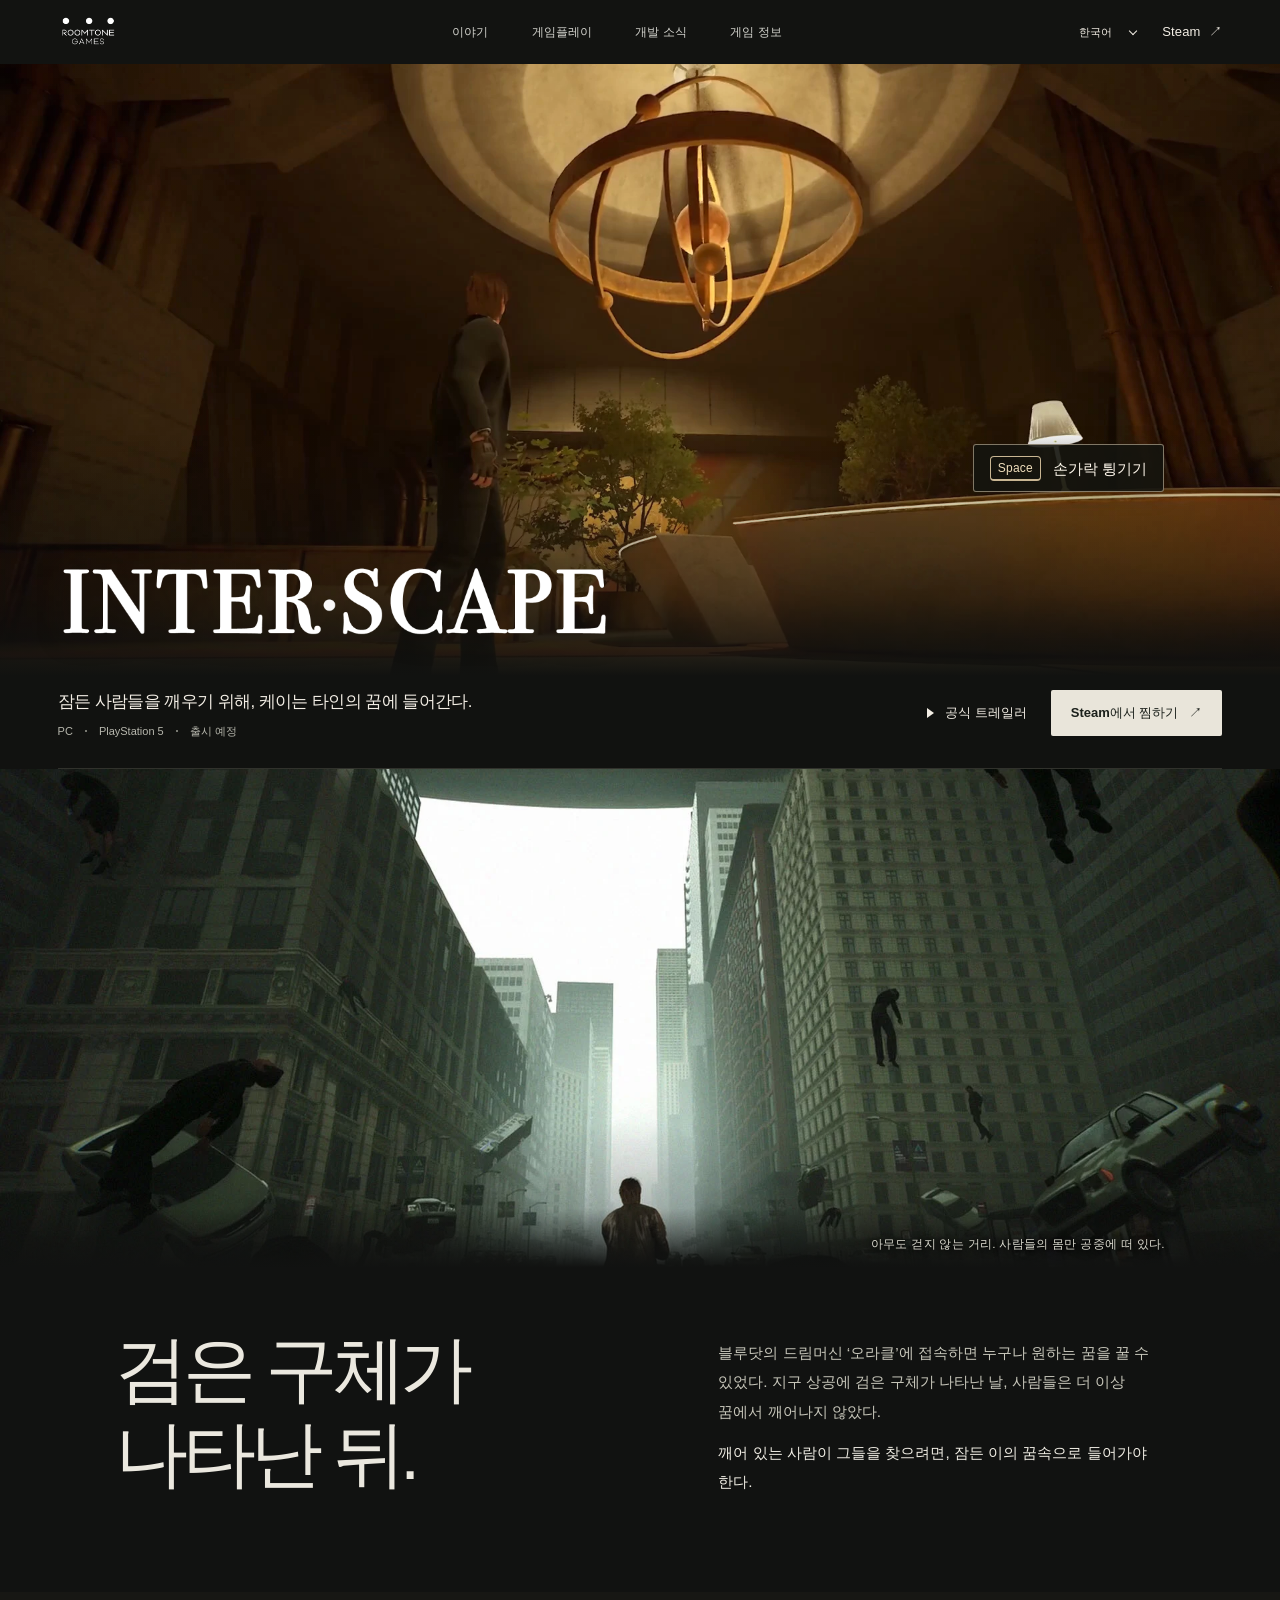
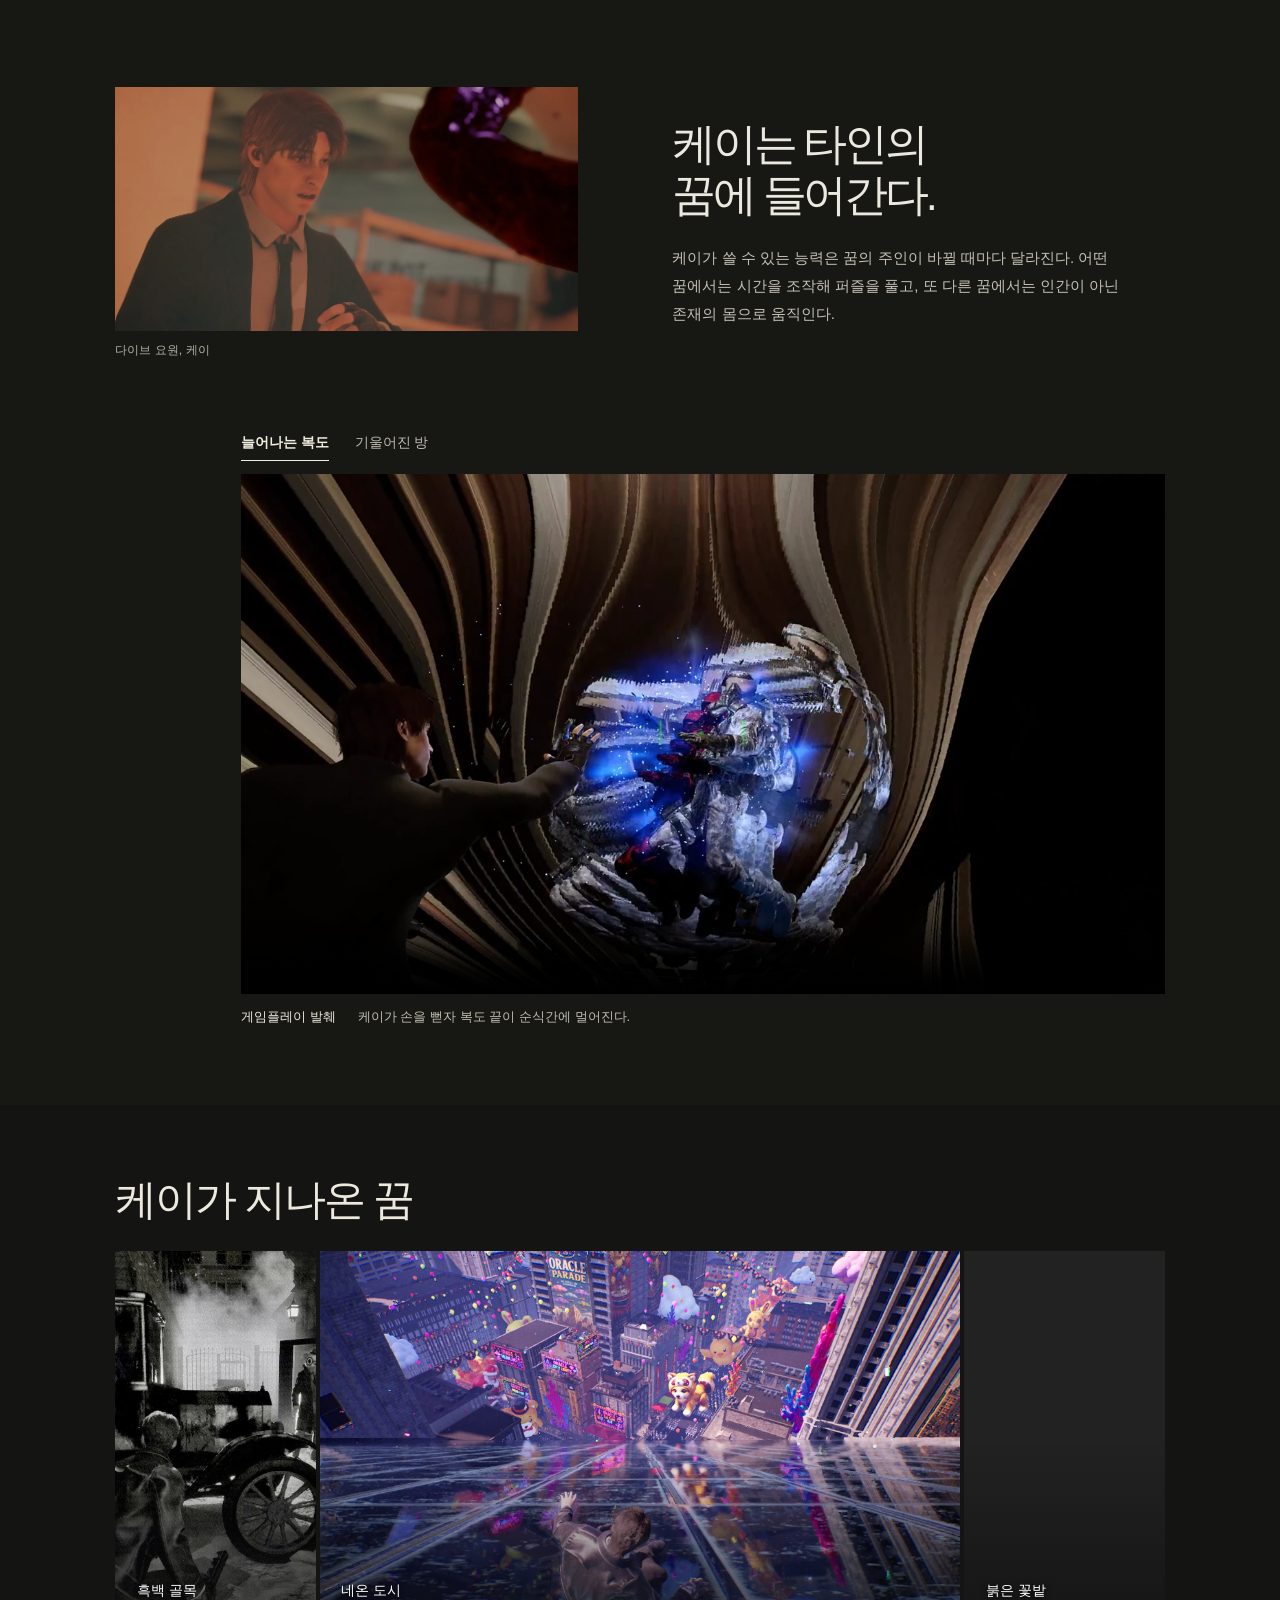
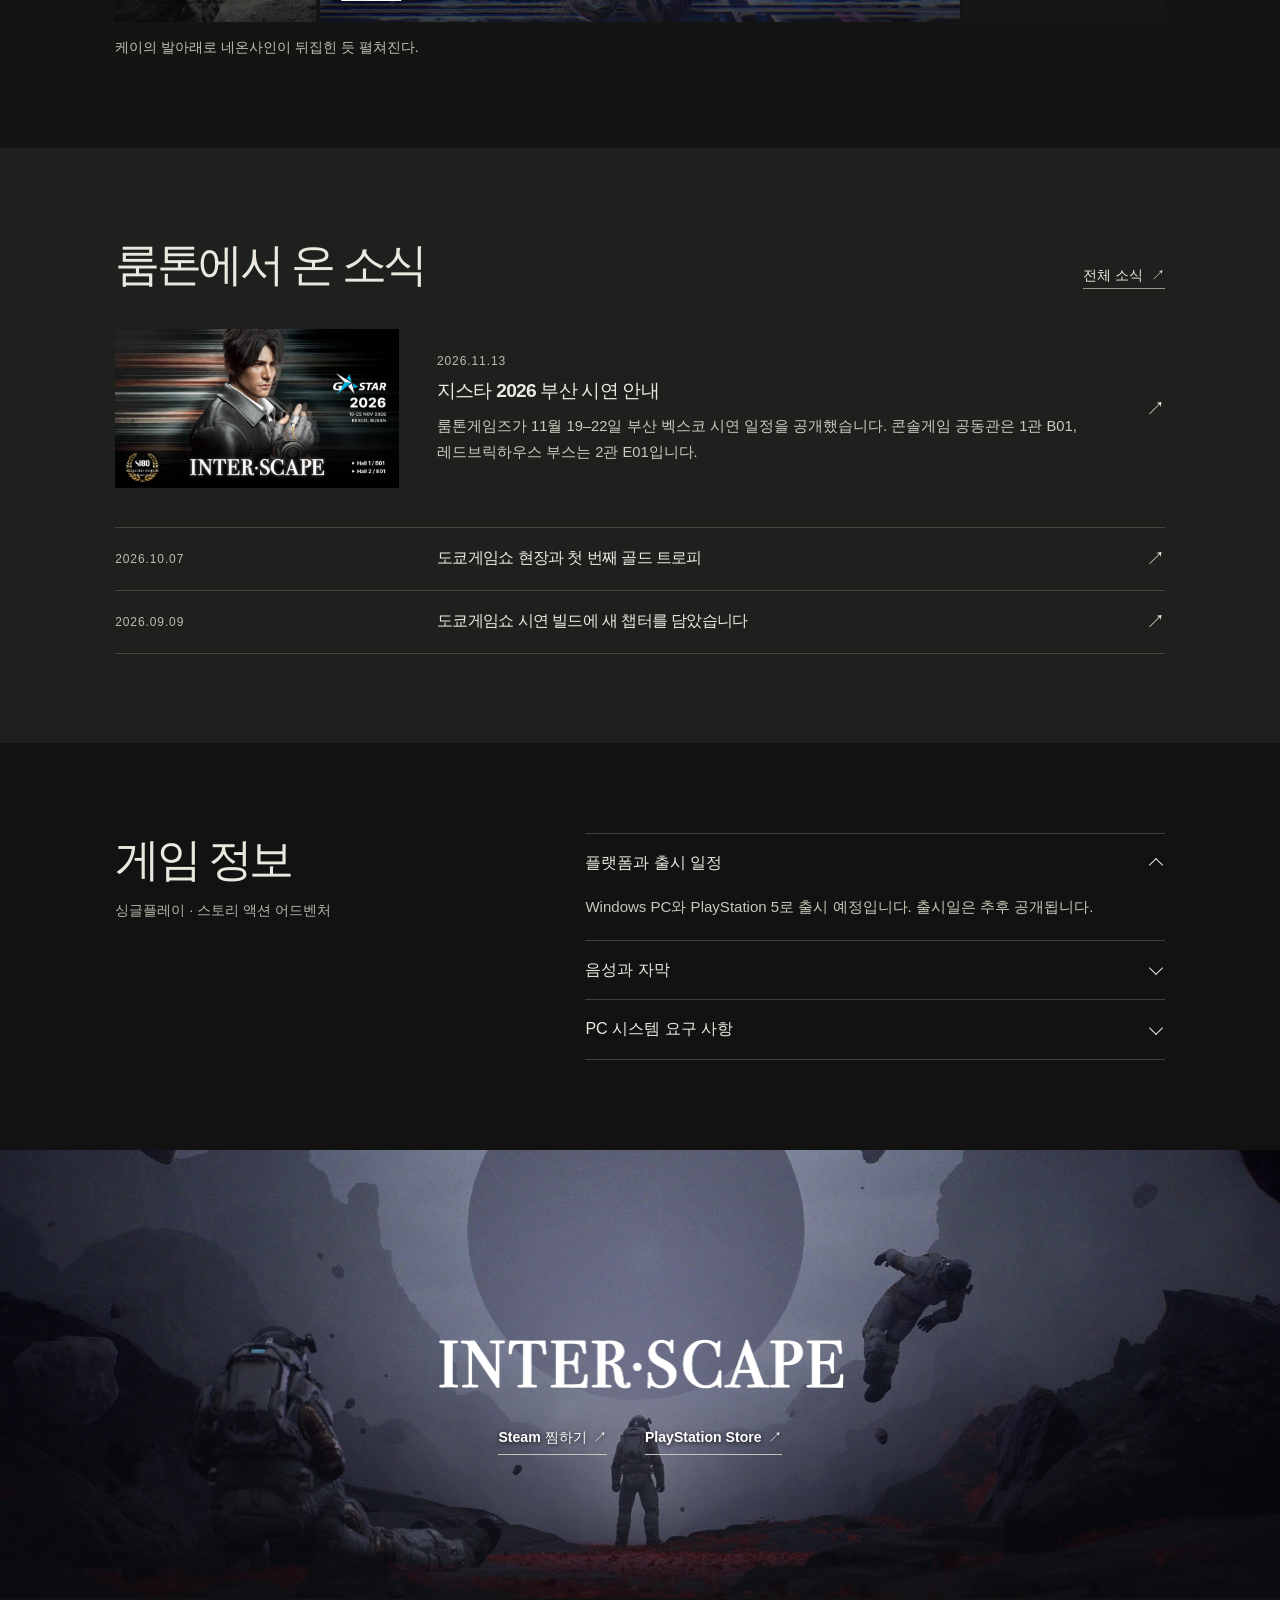
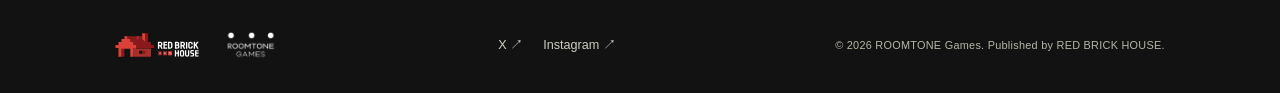
==== commit 2d8eea4f: "Bring K's dream shift to the INTER•SCAPE homepage" ====
--- a/atlas/index.html
+++ b/atlas/index.html
@@ -2,198 +2,19 @@
 <html lang="ko">
 <head>
   <meta charset="utf-8">
-  <meta name="viewport" content="width=device-width,initial-scale=1">
+  <meta name="viewport" content="width=device-width, initial-scale=1">
   <meta name="robots" content="noindex, nofollow">
-  <meta name="theme-color" content="#f1e9df">
-  <title>INTER•SCAPE — Dream Atlas</title>
-  <meta name="description" content="요원 케이와 함께 꿈의 지도첩을 펼쳐 보세요. ROOMTONE Games의 스토리 액션 어드벤처 INTER•SCAPE.">
-  <meta property="og:title" content="INTER•SCAPE — Dream Atlas">
-  <meta property="og:description" content="요원 케이와 함께 꿈의 지도첩을 펼쳐 보세요.">
-  <meta property="og:image" content="https://redbrickhouse.gg/interscape/atlas/art/flowers.webp">
-  <meta property="og:url" content="https://redbrickhouse.gg/interscape/atlas/">
-  <meta property="og:type" content="website">
-  <link rel="icon" href="data:image/svg+xml,%3Csvg xmlns='http://www.w3.org/2000/svg' viewBox='0 0 64 64'%3E%3Ccircle cx='32' cy='32' r='28' fill='%23483848'/%3E%3Ccircle cx='38' cy='24' r='12' fill='%23f1e9df'/%3E%3C/svg%3E">
-  <link rel="preload" as="image" href="art/flowers.webp">
-  <link rel="preconnect" href="https://fonts.googleapis.com">
-  <link rel="preconnect" href="https://fonts.gstatic.com" crossorigin>
-  <link rel="stylesheet" href="https://fonts.googleapis.com/css2?family=Cormorant+Garamond:ital,wght@0,500;0,600;1,500&family=DM+Sans:wght@400;500;600;700&family=Noto+Serif+KR:wght@500;600&family=Noto+Serif+SC:wght@500&display=swap">
-  <link rel="stylesheet" href="atlas.css">
-  <link rel="stylesheet" href="chapters.css">
-  <script src="chapters-copy.js" defer></script>
-  <script src="atlas.js" defer></script>
-  <script src="chapters.js" defer></script>
+  <title>INTER•SCAPE</title>
+  <link rel="canonical" href="https://redbrickhouse.gg/interscape/">
+  <script>
+    const home = new URL('../', location.href);
+    const lang = new URL(location.href).searchParams.get('lang');
+    if (['ko', 'en', 'zh'].includes(lang)) home.searchParams.set('lang', lang);
+    const sections = {'#dream-atlas':'#lobby', '#play':'#gameplay', '#story':'#story', '#journal':'#journal', '#information':'#information'};
+    home.hash = sections[location.hash] || '';
+    location.replace(home);
+  </script>
+  <noscript><meta http-equiv="refresh" content="0; url=../"></noscript>
 </head>
-<body>
-<a class="a-skip" href="#dream-atlas" data-copy="skip">본문으로</a>
-<header class="atlas-header">
-  <div class="atlas-wrap atlas-bar">
-    <a href="#dream-atlas" class="atlas-brand"><img src="../img/logo.png" alt="INTER•SCAPE" width="1642" height="252"></a>
-    <nav class="atlas-nav" aria-label="목차" data-copy-aria="nav">
-      <a href="#story" data-copy="navStory">이야기</a><a href="#play" data-copy="navPlay">플레이</a><a href="#journal" data-copy="navJournal">개발 소식</a><a href="#information" data-copy="navInfo">게임 정보</a>
-    </nav>
-    <div class="atlas-languages" role="group" aria-label="언어" data-copy-aria="language"><button type="button" data-lang="ko" aria-pressed="true" aria-label="한국어">KR</button><button type="button" data-lang="en" aria-pressed="false" aria-label="English">EN</button><button type="button" data-lang="zh" aria-pressed="false" aria-label="简体中文">中</button></div>
-  </div>
-</header>
-<main>
-<section id="dream-atlas" class="frontispiece" data-world="flowers" aria-labelledby="atlas-title">
-  <div class="atlas-wash" aria-hidden="true"></div>
-  <div class="atlas-wrap chart-room">
-    <div class="cover-copy">
-      <p class="cover-credit">ROOMTONE GAMES <i aria-hidden="true"></i> <span data-copy="genre">스토리 액션 어드벤처</span></p>
-      <h1 id="atlas-title"><span class="a-sr">INTER•SCAPE — </span><span>Dream</span> <em>Atlas</em></h1>
-      <p class="atlas-lead" data-copy="lead">잠든 이들을 깨우기 위해, 요원 케이는 타인의 꿈으로 들어갑니다.</p>
-      <div class="cover-actions">
-        <a class="ink-button" href="https://store.steampowered.com/app/3093160/INTERSCAPE/" target="_blank" rel="noopener"><span data-copy="wish">Steam에서 찜하기</span><span aria-hidden="true">↗</span></a>
-        <button type="button" class="film-link" data-trailer><span class="play-mark" aria-hidden="true"></span><span data-copy="film">공식 트레일러</span></button>
-      </div>
-      <p class="cover-platforms">PC <i>·</i> PlayStation 5 <i>·</i> <span data-copy="coming">출시 예정</span></p>
-    </div>
-    <figure class="orrery" aria-labelledby="plate-name">
-      <div class="sphere-mist" aria-hidden="true"></div>
-      <div class="planet-art">
-        <img id="world-art" src="art/flowers.webp" alt="붉은 꽃밭과 돌기둥 사이로 빛의 고리가 떠 있다." width="1440" height="810" fetchpriority="high">
-      </div>
-      <canvas id="star-chart" aria-hidden="true"></canvas>
-      <span class="satellite" aria-hidden="true"></span>
-      <button class="open-plate" data-copy-aria="expandWorld" aria-label="꿈 풍경 크게 보기" type="button"></button>
-      <figcaption><span id="plate-figure" aria-hidden="true">Fig. I</span><i></i><span id="plate-name" data-copy="flowers">붉은 꽃밭</span><span class="enlarge-symbol" aria-hidden="true">↗</span></figcaption>
-    </figure>
-  </div>
-  <div class="atlas-wrap plate-index">
-    <div class="index-heading"><span class="index-emblem" aria-hidden="true">✳</span><h2 data-copy="worlds">꿈의 색인</h2></div>
-    <div class="plate-choices" role="group" aria-label="꿈 풍경 선택" data-copy-aria="choose">
-      <button data-world-choice="flowers" aria-pressed="true" type="button"><img src="art/flowers.webp" alt=""><span data-copy="flowers">붉은 꽃밭</span></button>
-      <button data-world-choice="noir" aria-pressed="false" type="button"><img src="art/noir.webp" alt=""><span data-copy="noir">흑백 골목</span></button>
-      <button data-world-choice="neon" aria-pressed="false" type="button"><img src="art/neon.webp" alt=""><span data-copy="neon">네온 도시</span></button>
-    </div>
-    <button class="still-toggle" type="button" aria-pressed="false" data-copy-aria="motion" aria-label="배경 움직임 멈추기" hidden><span aria-hidden="true"></span></button>
-  </div>
-</section>
-<section id="story" class="folio-story" aria-labelledby="folio-story-title">
-  <div class="atlas-wrap">
-    <div class="folio-story-spread">
-      <div class="folio-story-text">
-        <p class="folio-rubric" lang="en">The story</p>
-        <h2 id="folio-story-title" class="folio-title"><span data-copy="storyLeadA">꿈을 고를 수 있던</span> <span data-copy="storyLeadB">사람들.</span></h2>
-        <p data-copy="oracleFirst">블루닷의 드림머신 ‘오라클’ 덕분에 사람들은 원하는 꿈을 꿀 수 있었다. 검은 구체가 하늘에 나타나기 전까지는.</p>
-        <p data-copy="oracleSecond">이제 누구도 잠에서 깨지 못한다. 다른 사람의 꿈에 들어갈 수 있는 다이브 요원 케이는 그들을 깨울 방법을 찾아 나선다.</p>
-      </div>
-      <figure class="folio-city">
-        <img loading="lazy" decoding="async" width="1920" height="1080" src="../img/city.webp" alt="">
-        <figcaption><span lang="en">Oracle</span><span class="folio-figure-rule" aria-hidden="true"></span><span data-copy="oracleCaption">멈춰 선 도시</span></figcaption>
-      </figure>
-    </div>
-    <div class="folio-dossier">
-      <figure class="folio-agent">
-        <img loading="lazy" decoding="async" width="1920" height="1080" src="../img/v3-agent-k.webp" alt="">
-        <figcaption data-copy="agentCaption">다이브 요원, 케이</figcaption>
-      </figure>
-      <div class="folio-powers">
-        <h3 data-copy="powersTitle">꿈마다 다른 몸의 감각</h3>
-        <dl>
-          <div><dt data-copy="shiftName">꿈 전환</dt><dd data-copy="shiftBody">손가락을 튕기면 눈앞의 공간이 바뀐다. 두 꿈을 오가며 이어지는 길을 찾는다.</dd></div>
-          <div><dt data-copy="timeName">시간 조작</dt><dd data-copy="timeBody">어떤 꿈에서는 시간의 흐름을 다룰 수 있다. 타이밍을 바꾸어 퍼즐을 풀어 나간다.</dd></div>
-          <div><dt data-copy="shapeName">변신</dt><dd data-copy="shapeBody">사람이 아닌 존재의 모습으로 꿈을 탐험할 때도 있다. 낯선 몸이 또 다른 단서를 드러낸다.</dd></div>
-        </dl>
-      </div>
-    </div>
-  </div>
-</section>
-<section id="play" class="folio-cinema" aria-labelledby="folio-play-title">
-  <div class="atlas-wrap folio-booth">
-    <div class="folio-projection">
-      <div class="folio-cinema-heading">
-        <p lang="en" class="folio-rubric">Screening room</p>
-        <h2 id="folio-play-title" class="folio-title" data-copy="cinemaHead">꿈의 상영실</h2>
-      </div>
-      <div class="folio-reel">
-        <video id="folio-film" controls muted playsinline preload="none" poster="../img/dream-switch-poster.webp" width="1280" height="720" aria-labelledby="folio-film-name-0">
-          <source src="../media/dream-switch.mp4" type="video/mp4">
-        </video>
-      </div>
-    </div>
-    <div class="folio-film-menu">
-      <h3 data-copy="cinemaChoose">게임플레이 필름</h3>
-      <div class="folio-film-options">
-        <button class="folio-film-option" type="button" data-film="0" aria-pressed="true" aria-controls="folio-film">
-          <img loading="lazy" decoding="async" src="../img/dream-switch-poster.webp" alt="" width="192" height="108">
-          <span id="folio-film-name-0" data-copy="filmShift">두 꿈 사이</span>
-        </button>
-        <button class="folio-film-option" type="button" data-film="1" aria-pressed="false" aria-controls="folio-film">
-          <img loading="lazy" decoding="async" src="../img/v3-action-poster.webp" alt="" width="192" height="108">
-          <span id="folio-film-name-1" data-copy="filmAction">꿈속의 액션</span>
-        </button>
-      </div>
-      <p class="folio-film-note" data-film-caption="0" data-copy="filmShiftDesc">케이의 손짓에 익숙한 복도가 전혀 다른 공간으로 바뀌는 순간.</p>
-      <p class="folio-film-note" data-film-caption="1" data-copy="filmActionDesc" hidden>빠르게 뒤틀리는 공간을 가로지르는 케이의 액션 장면.</p>
-      <button type="button" class="folio-trailer-link" data-trailer><span class="folio-projector-icon" aria-hidden="true">▷</span><span data-copy="cinemaTrailer">공식 트레일러 보기</span></button>
-    </div>
-  </div>
-</section>
-<section id="journal" class="folio-journal" aria-labelledby="folio-journal-title">
-  <div class="atlas-wrap">
-    <div class="folio-journal-heading">
-      <div><p class="folio-rubric" lang="en">From the studio</p><h2 id="folio-journal-title" class="folio-title" data-copy="journalHead">개발 일지</h2></div>
-      <a class="folio-external" href="https://store.steampowered.com/news/app/3093160/" target="_blank" rel="noopener"><span data-copy="allNews">Steam 소식 전체 보기</span><span aria-hidden="true">↗</span></a>
-    </div>
-    <div class="folio-dispatch">
-      <article class="folio-feature-post">
-        <a href="https://steamcommunity.com/games/3093160/announcements/detail/690899935132910203" target="_blank" rel="noopener">
-          <img src="gstar-2026.webp" width="800" height="450" loading="lazy" decoding="async" alt="">
-          <div><time datetime="2026-11-13">2026.11.13</time>
-          <h3><span data-copy="post1Head">지스타 2026에서 만나는 케이</span> <span class="folio-outbound" aria-hidden="true">↗</span></h3>
-          <p data-copy="post1Body">11월 19일부터 22일까지 부산 벡스코에서 열리는 시연 안내. 콘솔게임 공동관(1관 B01)과 레드브릭하우스 부스(2관 E01)에서 플레이할 수 있다.</p></div>
-        </a>
-      </article>
-      <div class="folio-other-posts">
-        <article><a href="https://store.steampowered.com/news/app/3093160/view/678511862081388592" target="_blank" rel="noopener">
-          <time datetime="2026-10-07">2026.10.07</time>
-          <h3><span data-copy="post2Head">도쿄에서 돌아와 다음 챕터로</span> <span class="folio-outbound" aria-hidden="true">↗</span></h3>
-          <p data-copy="post2Body">도쿄게임쇼 현장 사진과 함께, 두 부스에서 플레이어를 만난 개발팀의 후기를 전한다.</p>
-        </a></article>
-        <article><a href="https://store.steampowered.com/news/app/3093160/view/705530923042471953" target="_blank" rel="noopener">
-          <time datetime="2026-09-09">2026.09.09</time>
-          <h3><span data-copy="post3Head">도쿄게임쇼 시연 빌드 공개</span> <span class="folio-outbound" aria-hidden="true">↗</span></h3>
-          <p data-copy="post3Body">한국관과 SELECTED INDIE 80 부스에서 선보일 새로운 챕터를 소개한다.</p>
-        </a></article>
-      </div>
-    </div>
-  </div>
-</section>
-<section id="information" class="folio-colophon" aria-labelledby="folio-info-title">
-  <div class="atlas-wrap folio-colophon-layout">
-    <div class="folio-imprint"><p class="folio-rubric" lang="en">Colophon</p><h2 id="folio-info-title" class="folio-title" data-copy="infoHead">작품 정보</h2>
-      <p data-copy="infoBlurb">룸톤게임즈가 만드는 싱글플레이 스토리 액션 어드벤처.</p>
-      <div class="folio-stores"><a href="https://store.steampowered.com/app/3093160/INTERSCAPE/" target="_blank" rel="noopener">Steam <span aria-hidden="true">↗</span></a><a href="https://store.playstation.com/en-us/concept/10015911" target="_blank" rel="noopener">PlayStation <span aria-hidden="true">↗</span></a></div>
-    </div>
-    <div class="folio-faq">
-      <details open><summary data-copy="releaseQ">언제, 어디서 플레이할 수 있나요?</summary><p data-copy="releaseA">Windows PC와 PlayStation 5로 출시 예정입니다. 정확한 출시일은 아직 공개되지 않았습니다.</p></details>
-      <details><summary data-copy="languageQ">어떤 언어를 지원하나요?</summary><p data-copy="languageA">Steam 버전은 한국어를 포함한 30개 언어의 인터페이스와 자막을 지원하며, 음성은 영어입니다.</p></details>
-      <details><summary data-copy="requirementsQ">PC 시스템 요구 사양은 어떻게 되나요?</summary><p data-copy="requirementsA">Steam 상점 아래쪽의 ‘시스템 요구 사항’에서 최소 및 권장 사양을 확인할 수 있습니다.</p><a class="folio-external" href="https://store.steampowered.com/app/3093160/INTERSCAPE/#sysreq_anchor" target="_blank" rel="noopener"><span data-copy="requirementsLink">Steam에서 PC 사양 확인</span><span aria-hidden="true">↗</span></a></details>
-    </div>
-  </div>
-</section>
-</main>
-<footer class="folio-footer">
-  <div class="atlas-wrap folio-footer-inner">
-    <div class="folio-partners"><a href="https://redbrickhouse.gg/" target="_blank" rel="noopener"><img src="../img/rbh-logo.svg" width="228" height="66" loading="lazy" alt="RED BRICK HOUSE"></a><a href="https://www.roomtonegames.com/" target="_blank" rel="noopener"><img src="../img/roomtone-logo.png" width="527" height="185" loading="lazy" alt="ROOMTONE Games"></a></div>
-    <p>© 2026 ROOMTONE Games.<br>Published by RED BRICK HOUSE. All rights reserved.</p>
-    <a class="folio-top" href="#dream-atlas"><span data-copy="topLink">처음으로</span><span aria-hidden="true">↑</span></a>
-  </div>
-</footer>
-<dialog class="picture-viewer" aria-labelledby="view-name">
-  <header><span id="view-name">붉은 꽃밭</span><button type="button" data-close-view data-copy-aria="close" aria-label="닫기">×</button></header>
-  <img class="unfolded-image" width="1440" height="810" alt="">
-  <div class="view-controls">
-    <button type="button" data-step="-1" data-copy-aria="previous" aria-label="이전 풍경">←</button>
-    <span class="view-count"></span>
-    <button type="button" data-step="1" data-copy-aria="next" aria-label="다음 풍경">→</button>
-  </div>
-</dialog>
-<dialog class="atlas-dialog" aria-labelledby="film-title">
-  <header><h2 id="film-title" data-copy="film">공식 트레일러</h2><button type="button" data-close-film aria-label="닫기" data-copy-aria="close">×</button></header>
-  <div class="film-screen"></div>
-  <a href="https://www.youtube.com/watch?v=OuanYzbB6oQ" target="_blank" rel="noopener" data-copy="youtube">YouTube에서 보기 ↗</a>
-</dialog>
-</body>
+<body><a href="../">INTER•SCAPE 홈페이지</a></body>
 </html>
